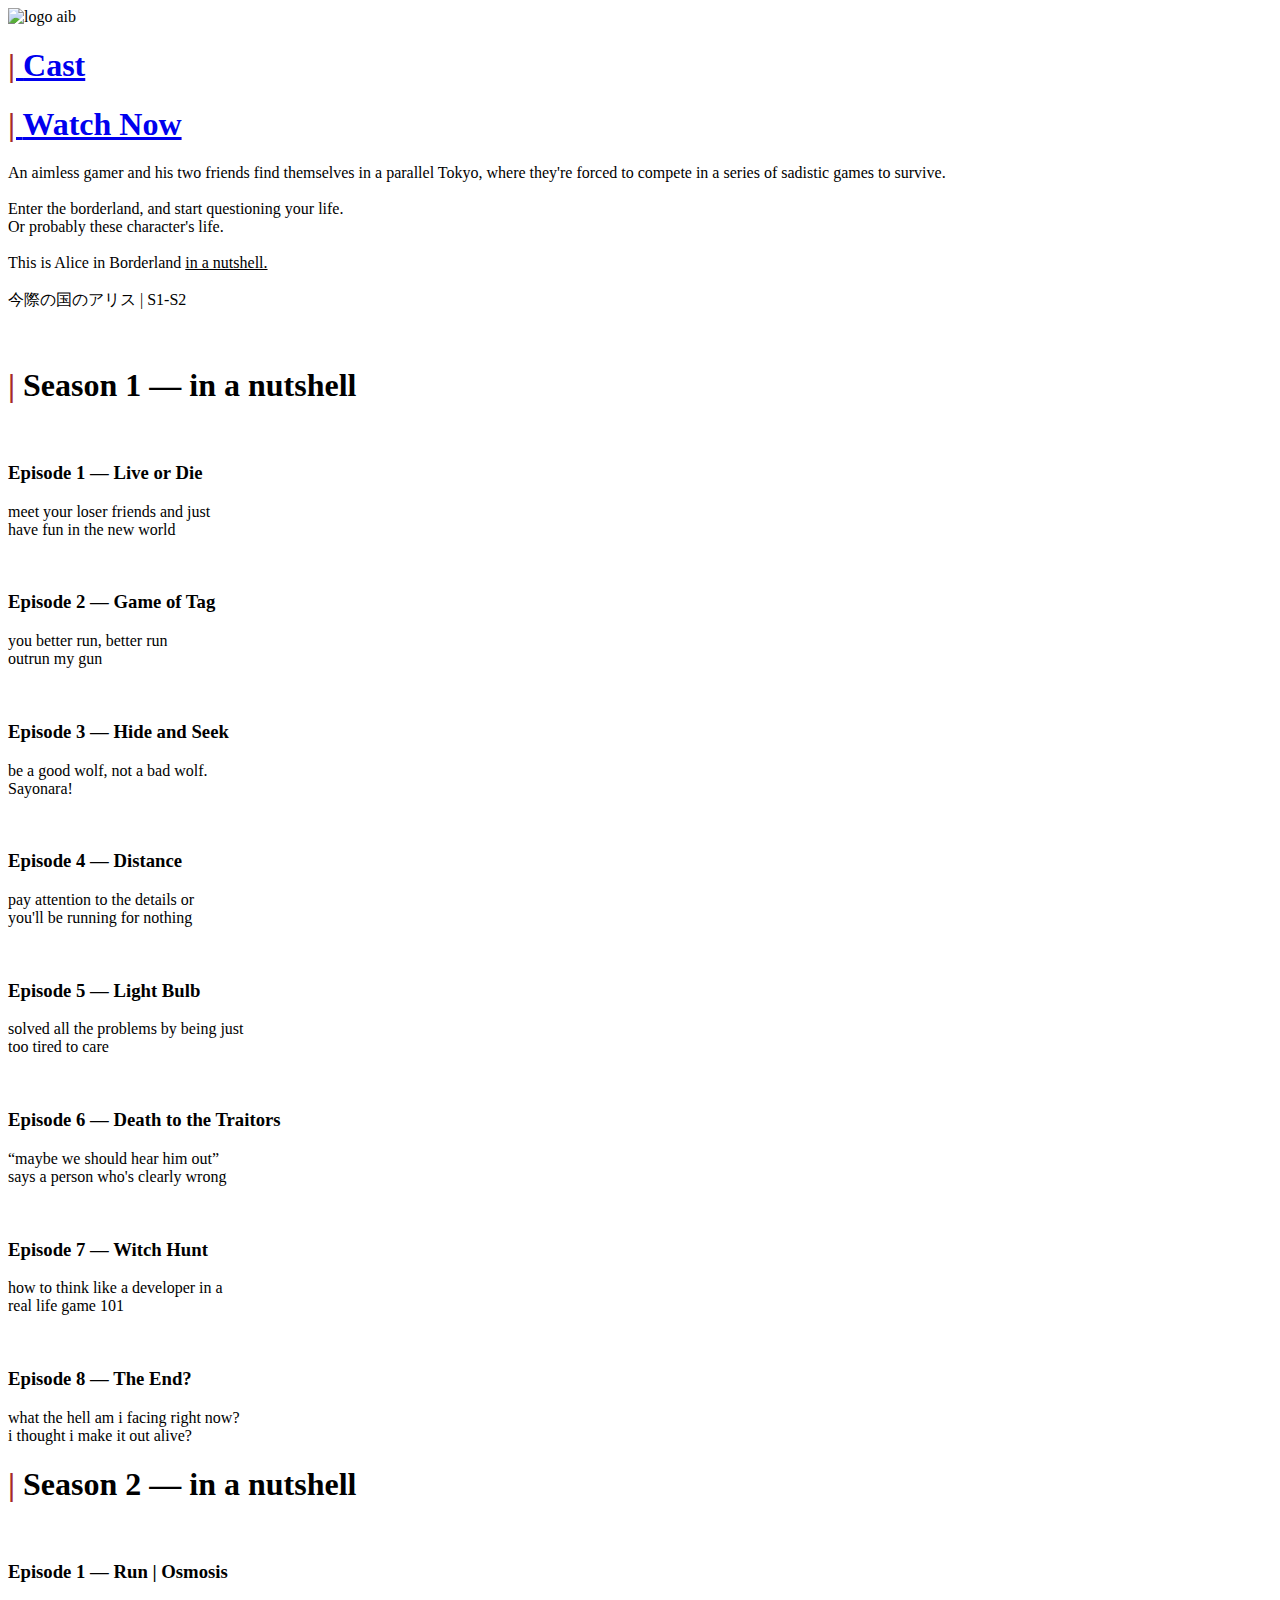
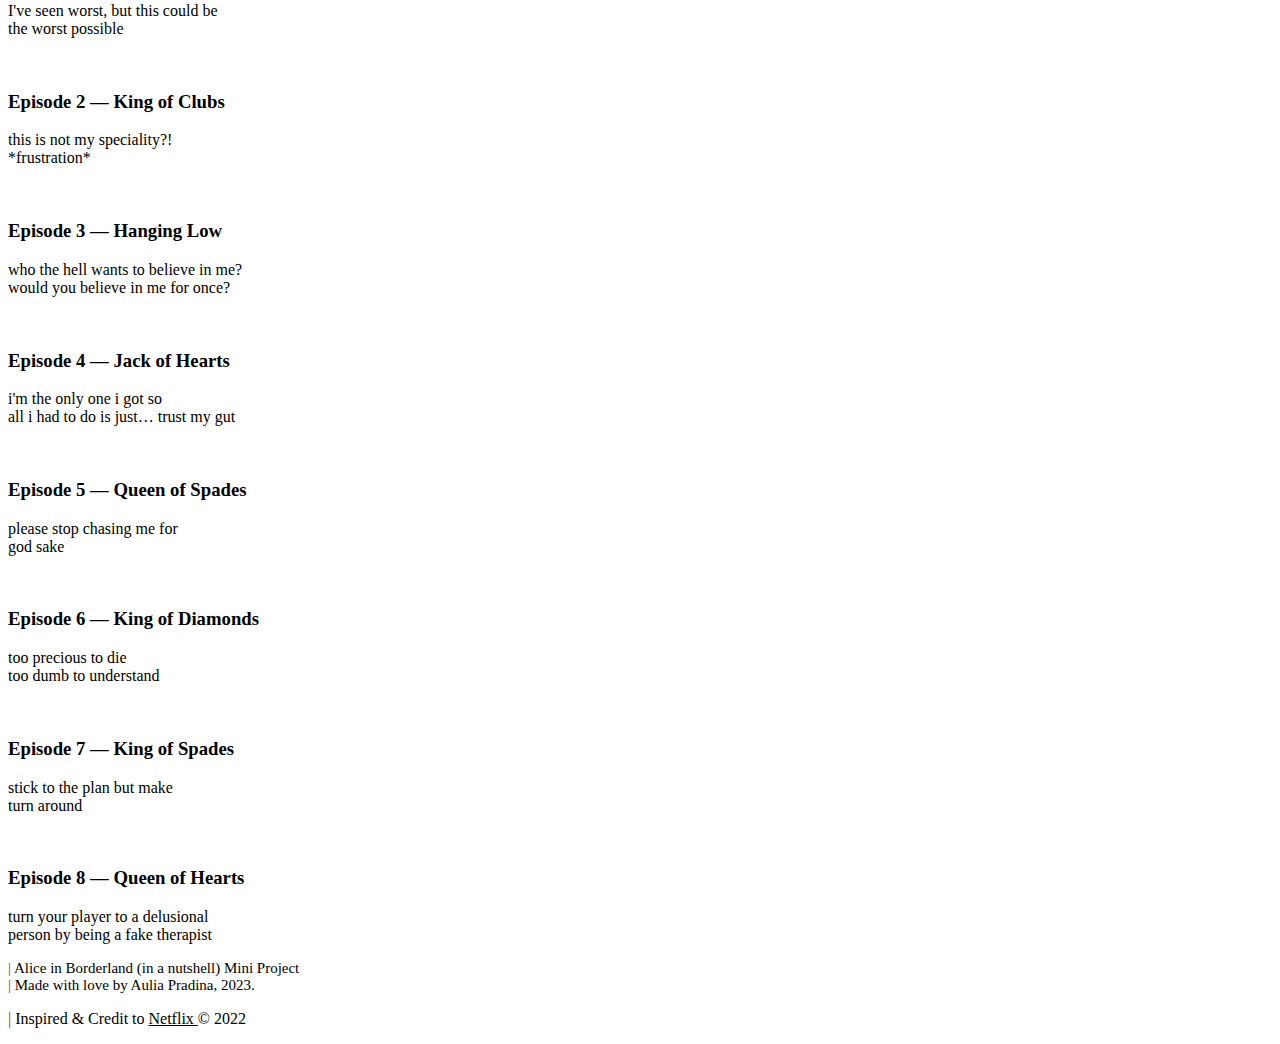
==== index.html @ 9f84265d "fixed typos" ====
<!-- Aulia Pradina, January 28th - 29th 2023-->
<!-- Alice in Borderland (in a nusthell) Mini Project-->
<!-- Sorry, this page isn't responsive yet T_____T-->

<!DOCTYPE html>
<html>
    <head>
        <meta charset="UTF-8" />
        <meta http-equiv="X-UA-Compatible" content="IE=edge" />
        <meta name="viewport" content="width=device-width, initial-scale=1.0" />

        <!-- My CSS -->
        <link rel="stylesheet" href="assets/css/style.css" />
        <title>Alice in Borderland (in a nutshell)</title>
    </head>
    <body>
        <!-- Navbar Header -->
        <header class="header">
            <nav class="nav">
                <!-- Logo -->
                <img src="assets/img/logo.png" alt="logo aib" class="logo" />
                <!-- URL -->
                <div class="link">
                    <!-- Go to Cast Page-->
                    <a href="assets/html/cast.html" class="link">
                        <h1>
                            <span style="color: brown">| </span>
                            Cast
                        </h1>
                    </a>
                    <!-- Redirect to Watch on Netflix -->
                    <a
                        href="https://www.netflix.com/id/title/80200575"
                        class="link"
                    >
                        <h1>
                            <span style="color: brown">| </span>
                            Watch Now
                        </h1>
                    </a>
                </div>
            </nav>
        </header>
        <!-- Brief Explanation of Alice in Borderland -->
        <main class="main">
            <section class="info">
                <!-- Left side-->
                <div class="left">
                    <p>
                        An aimless gamer and his two friends find themselves in
                        a parallel Tokyo, where they're forced to compete in a
                        series of sadistic games to survive.
                        <br />
                        <br />
                        Enter the borderland, and start questioning your life.
                        <br />
                        Or probably these character's life.
                        <br />
                        <br />This is Alice in Borderland
                        <u> in a nutshell. </u>
                        <br />
                        <br />
                        今際の国のアリス | S1-S2
                        <br />
                    </p>
                </div>
                <!-- Right side-->
                <div class="right">
                    <img src="assets/img/header.jpeg" alt="" class="poster" />
                </div>
            </section>
        </main>
        <!-- Header Title of Season 1 -->
        <header class="header">
            <h1>
                <span style="color: brown">| </span> Season 1 — in a nutshell
            </h1>
        </header>
        <!-- Cards of Episodes in Season 1  -->
        <!-- Each row contain 3 & 2 cards at the end-->
        <div class="card-wrapper">
            <div class="row">
                <div class="card">
                    <img
                        src="assets/img/s1e1.jpeg"
                        alt=""
                        class="episode-card"
                    />
                    <div class="card-title">
                        <h3>Episode 1 — Live or Die</h3>
                        <div class="card-info">
                            <p>
                                meet your loser friends and just
                                <br />
                                have fun in the new world
                            </p>
                        </div>
                    </div>
                </div>
                <div class="card">
                    <img
                        src="assets/img/s1e2-1.jpg"
                        alt=""
                        class="episode-card"
                    />
                    <div class="card-title">
                        <h3>Episode 2 — Game of Tag</h3>
                        <div class="card-info">
                            <p>
                                you better run, better run
                                <br />
                                outrun my gun
                            </p>
                        </div>
                    </div>
                </div>
                <div class="card">
                    <img
                        src="assets/img/s1e3-1.jpg"
                        alt=""
                        class="episode-card"
                    />
                    <div class="card-title">
                        <h3>Episode 3 — Hide and Seek</h3>
                        <div class="card-info">
                            <p>
                                be a good wolf, not a bad wolf.
                                <br />
                                Sayonara!
                            </p>
                        </div>
                    </div>
                </div>
            </div>
            <div class="row">
                <div class="card">
                    <img
                        src="assets/img/s1e4.jpeg"
                        alt=""
                        class="episode-card"
                    />
                    <div class="card-title">
                        <h3>Episode 4 — Distance</h3>
                        <div class="card-info">
                            <p>
                                pay attention to the details or <br />
                                you'll be running for nothing
                            </p>
                        </div>
                    </div>
                </div>
                <div class="card">
                    <img
                        src="assets/img/s1e5.png"
                        alt=""
                        class="episode-card"
                    />
                    <div class="card-title">
                        <h3>Episode 5 — Light Bulb</h3>
                        <div class="card-info">
                            <p>
                                solved all the problems by being just
                                <br />
                                too tired to care
                            </p>
                        </div>
                    </div>
                </div>
                <div class="card">
                    <img
                        src="assets/img/s1e6.png"
                        alt=""
                        class="episode-card"
                    />
                    <div class="card-title">
                        <h3>Episode 6 — Death to the Traitors</h3>
                        <div class="card-info">
                            <p>
                                “maybe we should hear him out”
                                <br />
                                says a person who's clearly wrong
                            </p>
                        </div>
                    </div>
                </div>
            </div>
            <div class="row">
                <div class="card">
                    <img
                        src="assets/img/s1e7.png"
                        alt=""
                        class="episode-card"
                    />
                    <div class="card-title">
                        <h3>Episode 7 — Witch Hunt</h3>
                        <div class="card-info">
                            <p>
                                how to think like a developer in a
                                <br />
                                real life game 101
                            </p>
                        </div>
                    </div>
                </div>
                <div class="card">
                    <img
                        src="assets/img/s1e8.png"
                        alt=""
                        class="episode-card"
                    />
                    <div class="card-title">
                        <h3>Episode 8 — The End?</h3>
                        <div class="card-info">
                            <p>
                                what the hell am i facing right now?
                                <br />
                                i thought i make it out alive?
                            </p>
                        </div>
                    </div>
                </div>
            </div>
        </div>
        <!-- Header Title of Season 2 -->
        <header class="header">
            <h1>
                <span style="color: brown">| </span> Season 2 — in a nutshell
            </h1>
        </header>
        <!-- Cards of Episodes in Season 2  -->
        <!-- Each row contain 3 & 2 cards at the end -->
        <div class="card-wrapper">
            <div class="row">
                <div class="card">
                    <img
                        src="assets/img/s2e1.jpeg"
                        alt=""
                        class="episode-card"
                    />
                    <div class="card-title">
                        <h3>Episode 1 — Run | Osmosis</h3>
                        <div class="card-info">
                            <p>
                                I've seen worst, but this could be
                                <br />
                                the worst possible
                            </p>
                        </div>
                    </div>
                </div>
                <div class="card">
                    <img
                        src="assets/img/s2e2.jpeg"
                        alt=""
                        class="episode-card"
                    />
                    <div class="card-title">
                        <h3>Episode 2 — King of Clubs</h3>
                        <div class="card-info">
                            <p>
                                this is not my speciality?!
                                <br />
                                *frustration*
                            </p>
                        </div>
                    </div>
                </div>
                <div class="card">
                    <img
                        src="assets/img/s2e3.jpeg"
                        alt=""
                        class="episode-card"
                    />
                    <div class="card-title">
                        <h3>
                            Episode 3 — Hanging Low
                            <br />
                        </h3>
                        <div class="card-info">
                            <p>
                                who the hell wants to believe in me?
                                <br />
                                would you believe in me for once?
                            </p>
                        </div>
                    </div>
                </div>
            </div>
            <div class="row">
                <div class="card">
                    <img
                        src="assets/img/s2e4.jpeg"
                        alt=""
                        class="episode-card"
                    />
                    <div class="card-title">
                        <h3>Episode 4 — Jack of Hearts</h3>
                        <div class="card-info">
                            <p>
                                i'm the only one i got so <br />all i had to do
                                is just… trust my gut
                            </p>
                        </div>
                    </div>
                </div>
                <div class="card">
                    <img
                        src="assets/img/s2e5.jpeg"
                        alt=""
                        class="episode-card"
                    />
                    <div class="card-title">
                        <h3>Episode 5 — Queen of Spades</h3>
                        <div class="card-info">
                            <p>
                                please stop chasing me for
                                <br />
                                god sake
                            </p>
                        </div>
                    </div>
                </div>
                <div class="card">
                    <img
                        src="assets/img/s2e6.png"
                        alt=""
                        class="episode-card"
                    />
                    <div class="card-title">
                        <h3>
                            Episode 6 — King of Diamonds
                            <br />
                        </h3>
                        <div class="card-info">
                            <p>
                                too precious to die
                                <br />
                                too dumb to understand
                            </p>
                        </div>
                    </div>
                </div>
            </div>
            <div class="row">
                <div class="card">
                    <img
                        src="assets/img/s2e7.png"
                        alt=""
                        class="episode-card"
                    />
                    <div class="card-title">
                        <h3>Episode 7 — King of Spades</h3>
                        <div class="card-info">
                            <p>
                                stick to the plan but make
                                <br />
                                turn around
                            </p>
                        </div>
                    </div>
                </div>
                <div class="card">
                    <img
                        src="assets/img/s2e8.jpeg"
                        alt=""
                        class="episode-card"
                    />
                    <div class="card-title">
                        <h3>Episode 8 — Queen of Hearts</h3>
                        <div class="card-info">
                            <p>
                                turn your player to a delusional <br />
                                person by being a fake therapist
                            </p>
                        </div>
                    </div>
                </div>
            </div>
        </div>
        <!-- Footer -->
        <footer class="footer">
            <p style="font-size: 15px">
                <span style="color: brown">| </span>
                Alice in Borderland (in a nutshell) Mini Project
                <br />
                <span style="color: brown">| </span>
                Made with love by Aulia Pradina, 2023.
            </p>
            <p>
                <span style="color: brown">| </span>
                Inspired & Credit to <u> Netflix </u> © 2022
            </p>
        </footer>
    </body>
</html>
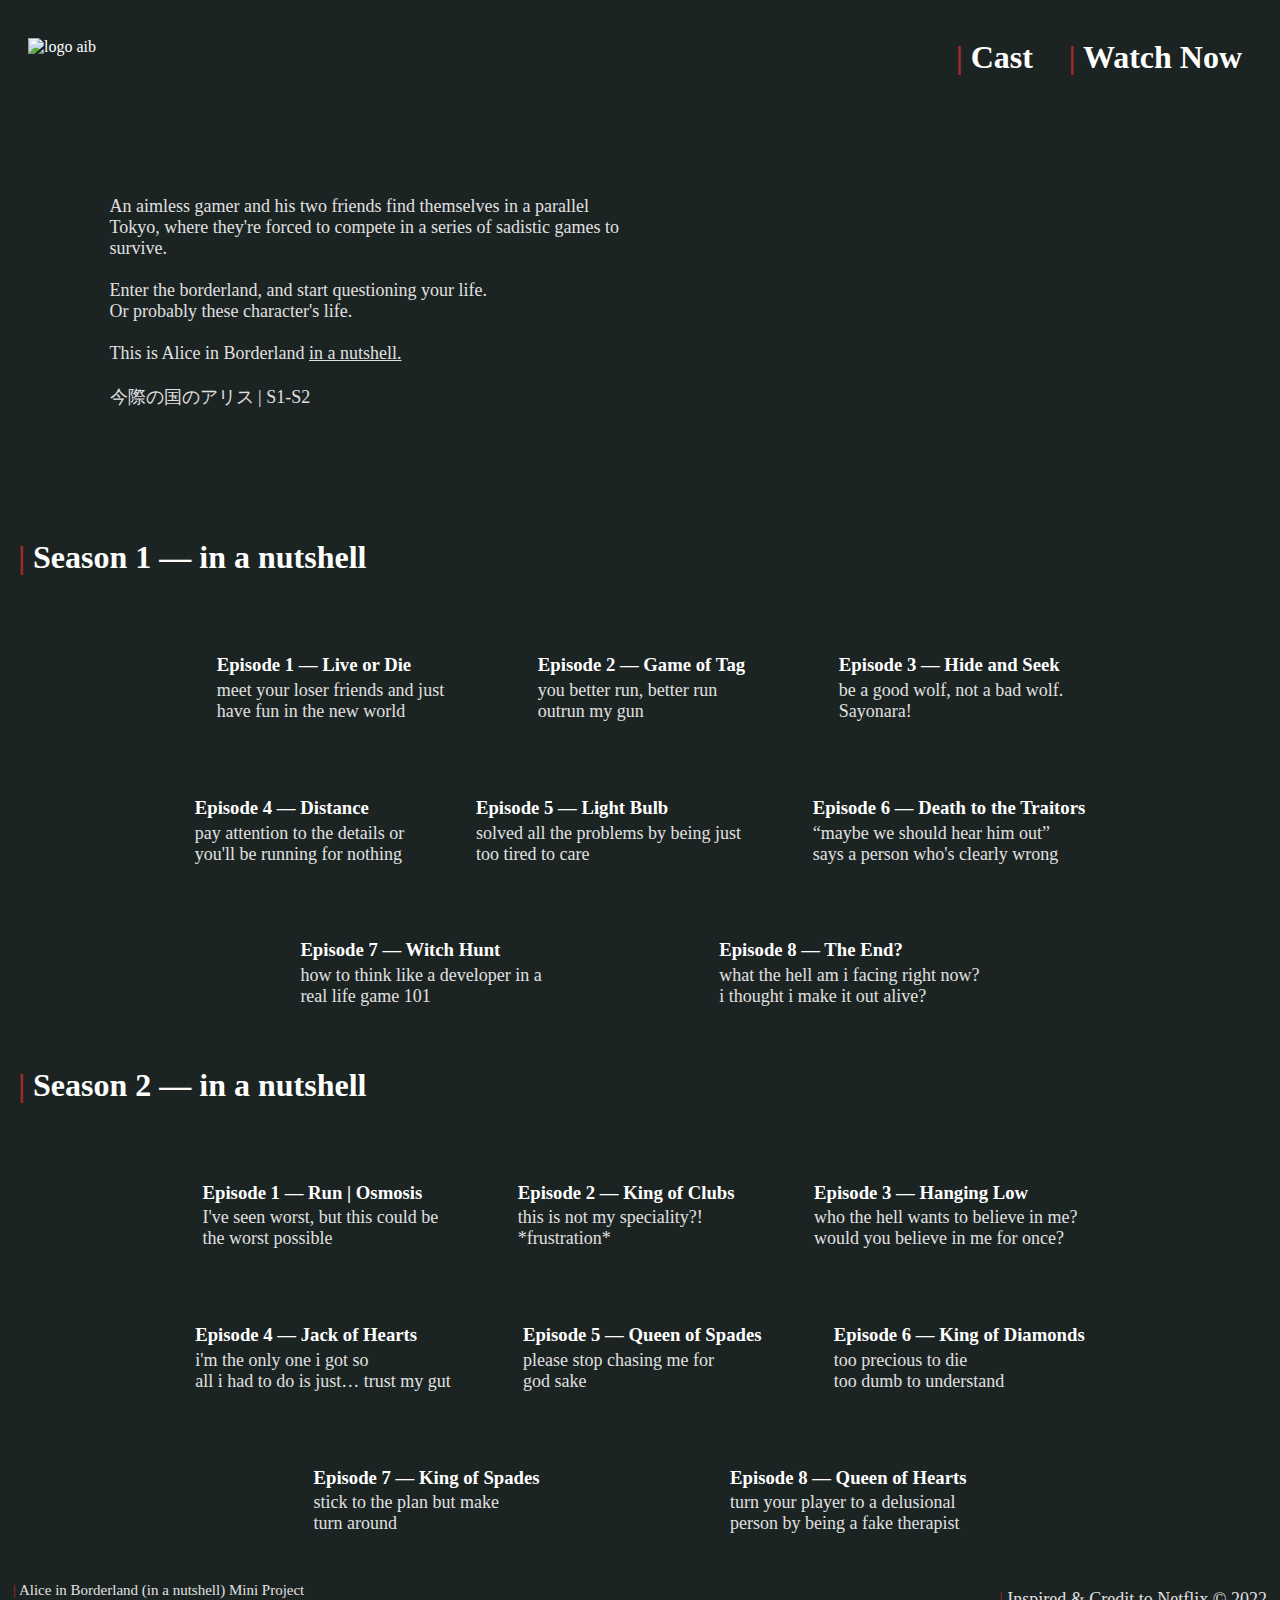
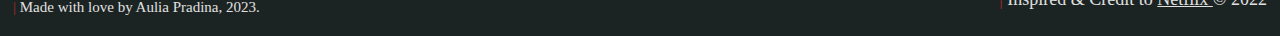
==== commit 20d47545: "fix padding for navbar header" ====
--- a/index.html
+++ b/index.html
@@ -8,10 +8,10 @@
         <meta charset="UTF-8" />
         <meta http-equiv="X-UA-Compatible" content="IE=edge" />
         <meta name="viewport" content="width=device-width, initial-scale=1.0" />
-
         <!-- My CSS -->
         <link rel="stylesheet" href="assets/css/style.css" />
         <title>Alice in Borderland (in a nutshell)</title>
+        <link rel="icon" type="image/x-icon" href="assets/img/aib-icon.ico" />
     </head>
     <body>
         <!-- Navbar Header -->
@@ -61,7 +61,6 @@
                         <br />
                         <br />
                         今際の国のアリス | S1-S2
-                        <br />
                     </p>
                 </div>
                 <!-- Right side-->
--- a/assets/css/style.css
+++ b/assets/css/style.css
@@ -0,0 +1,138 @@
+/* Aulia Pradina, January 28th - 29th 2023 */
+/* Alice in Borderland (in a nusthell) Mini Project */
+
+html, body {
+    font-family: 'Helvetica Neue', 'sans-serif';
+    max-height: 100%;
+    max-width: 100%; 
+    background-color: #1C2423;
+    box-sizing: border-box;
+    overflow-x: hidden;
+}
+
+html, body, h1{
+    color: #FFFFFF;
+}
+
+.header {
+    padding: 10px;
+    /* background-color: brown; */
+}
+
+.header .nav{
+    width: 100%;
+    margin: auto;
+    display: flex;
+    justify-content:space-between;
+    align-items: center;
+}
+
+.header .nav .logo {
+    padding-left: 10px;
+    height: 40px;
+}
+
+.header .nav, a, h1 {
+    text-decoration: none;
+}
+
+.header .nav .link {
+    padding-right: 10px;
+    width: 40%;
+    display: flex;
+    justify-content: flex-end;
+}
+
+.main{
+    /* background-color: aquamarine; */
+    width: 95%;
+    margin: auto;
+}
+
+.main .info{
+    height: 400px;
+    display: flex;
+    /* overflow: hidden; */
+}
+
+.main .info .left{
+    width: 50%;
+    padding: 70px;
+    /* background-color: #6342e4; */
+    display: flex;
+    /* align-items: left; */
+}
+
+.main .info .right{
+    width: 50%;
+    /* background-color: azure; */
+    display: flex;
+    justify-content: center;
+}
+
+.main .info .right .poster{
+    padding: 50px;
+    height: 75%;
+}
+
+p {
+    color: #E0E0E0;
+    font-size: 18px;
+}
+
+.card {
+    padding: 10px;
+    text-align: center;
+}
+
+.container {
+    width: 33%;
+    padding: 0 10px;
+    margin: auto;
+
+}
+
+.card-title{
+    text-align: left;
+}
+
+.card-title-cast{
+    margin-top: -5px;
+    text-align: left;
+}
+
+.card-info p{
+    margin-top: -15px;
+    padding: 0 auto;
+}
+
+.row {
+    display: flex;
+    align-items: center;
+    justify-content: space-evenly;
+}
+
+.episode-card {
+    width: 300px;
+    overflow: hidden;
+}
+
+.cast-card {
+    width: 250px;
+    overflow: hidden;
+    box-shadow: 5px 5px brown;
+}
+
+.card-wrapper {
+    margin-left: 125px;
+    margin-right: 125px;
+    padding: auto;
+    /* background-color:brown; */
+}
+
+.footer {
+    padding: 5px;
+    display: flex;
+    justify-content: space-between;
+    align-items: center;    
+}